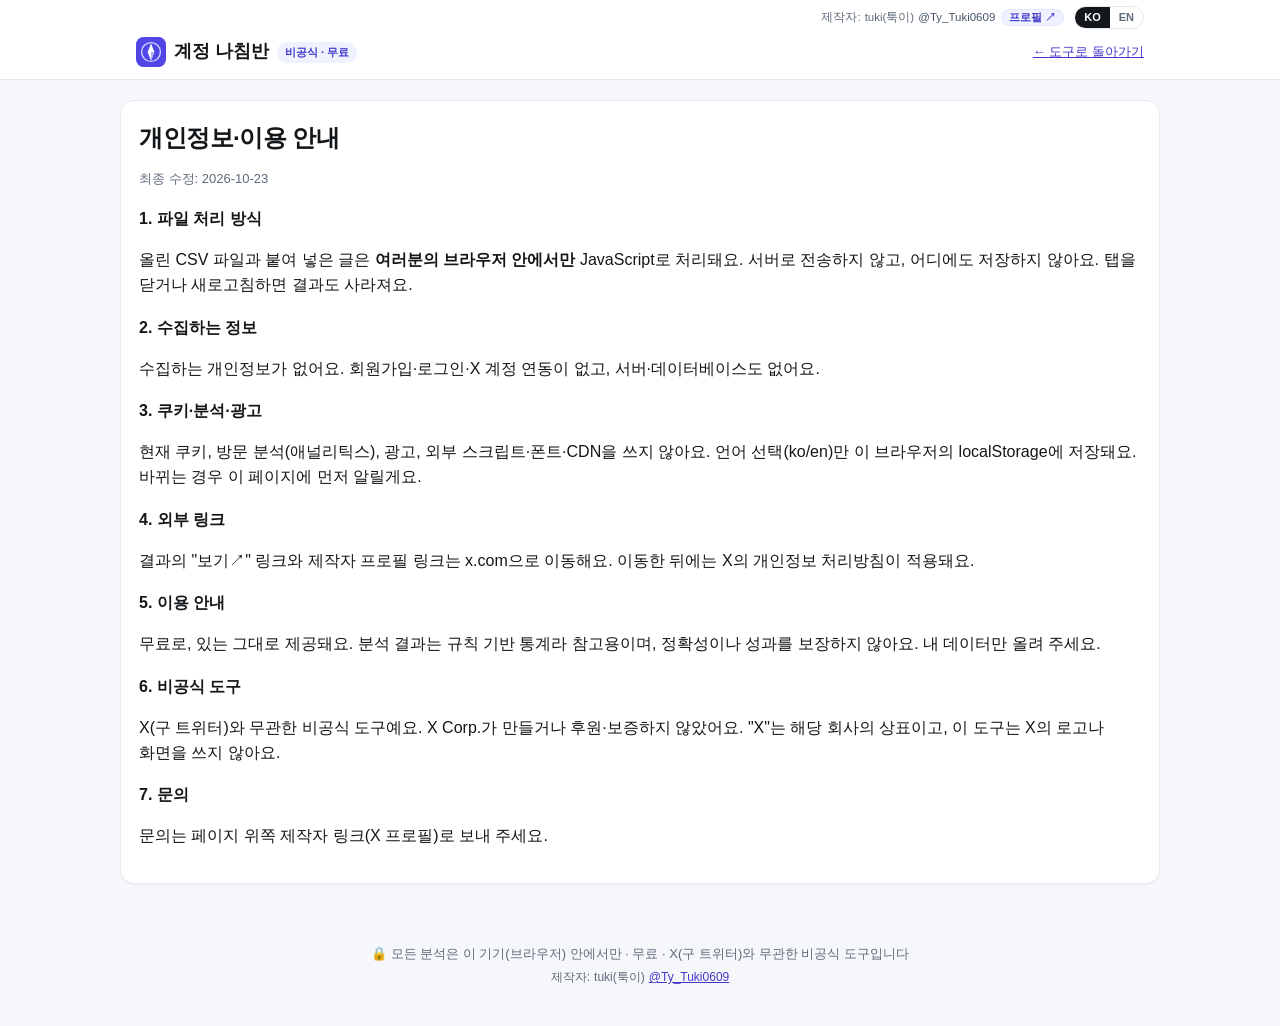
==== privacy.html @ ec32f2d4 "Publish Account Compass static site for GitHub Pages. Place the client-side site at the repository r" ====
<!doctype html>
<html lang="ko">
<head>
<meta charset="utf-8">
<meta name="viewport" content="width=device-width, initial-scale=1">
<title>개인정보·이용 안내 · 계정 나침반</title>
<meta name="description" content="계정 나침반 개인정보·이용 안내: 파일은 브라우저 안에서만 처리되며 업로드·저장되지 않아요.">
<link rel="icon" href="data:image/svg+xml,%3Csvg xmlns='http://www.w3.org/2000/svg' viewBox='0 0 32 32'%3E%3Crect width='32' height='32' rx='8' fill='%234f46e5'/%3E%3Cpath d='M16 6l4 10-4 10-4-10z' fill='%23fff'/%3E%3C/svg%3E">
<link rel="stylesheet" href="style.css">
</head>
<body data-page="privacy">
<header class="top">
  <div class="wrap">
    <div class="topbar">
      <span class="credit"><span data-i18n="credit.by">제작자:</span> tuki(툭이) <span class="handle">@Ty_Tuki0609</span>
        <a class="credit-btn" href="https://x.com/Ty_Tuki0609" target="_blank" rel="noopener" data-i18n="credit.btn" data-i18n-title="credit.title">프로필 ↗</a></span>
      <div class="lang" data-lang-toggle role="group" aria-label="Language"></div>
    </div>
    <div class="top-in">
      <a class="brand" href="index.html"><span class="logo" aria-hidden="true"><svg viewBox="0 0 32 32" width="30" height="30"><rect width="32" height="32" rx="8" fill="#4f46e5"/><circle cx="16" cy="16" r="10" fill="none" stroke="#c7d2fe" stroke-width="1.5"/><path d="M16 7l3.6 9L16 25l-3.6-9z" fill="#fff"/><path d="M16 16h3.6L16 25z" fill="#a5b4fc"/></svg></span>
        <span data-i18n="brand.name">계정 나침반</span> <span class="tag" data-i18n="brand.tag">비공식 · 무료</span></a>
      <a class="small" href="index.html" data-i18n="privacy.back">← 도구로 돌아가기</a>
    </div>
  </div>
</header>
<main class="wrap panel active">
  <div class="card prose">
    <h1 data-i18n="privacy.h1"></h1>
    <p class="muted small" data-i18n="privacy.updated"></p>
    <h3 data-i18n="privacy.s1.h"></h3><p data-i18n-html="privacy.s1.p"></p>
    <h3 data-i18n="privacy.s2.h"></h3><p data-i18n-html="privacy.s2.p"></p>
    <h3 data-i18n="privacy.s3.h"></h3><p data-i18n-html="privacy.s3.p"></p>
    <h3 data-i18n="privacy.s4.h"></h3><p data-i18n-html="privacy.s4.p"></p>
    <h3 data-i18n="privacy.s5.h"></h3><p data-i18n-html="privacy.s5.p"></p>
    <h3 data-i18n="privacy.s6.h"></h3><p data-i18n-html="privacy.s6.p"></p>
    <h3 data-i18n="privacy.s7.h"></h3><p data-i18n-html="privacy.s7.p"></p>
  </div>
</main>
<footer class="wrap foot muted small">
  <div><span data-i18n="footer.local"></span> · <span data-i18n="notice.unofficial"></span></div>
  <div class="credit foot-credit"><span data-i18n="credit.by">제작자:</span> tuki(툭이) <a href="https://x.com/Ty_Tuki0609" target="_blank" rel="noopener">@Ty_Tuki0609</a></div>
</footer>
<script src="i18n.js"></script>
</body>
</html>
---- style.css ----
[hidden]{display:none!important}
:root{--bg:#f6f7fb;--card:#fff;--ink:#14171a;--muted:#5f6b7a;--line:#e6e9ef;--pri:#4f46e5;--pri2:#4338ca;--pri-soft:#eef2ff;--good:#17a34a;--bad:#e5484d;--warn:#f59e0b;--r:14px}
*{box-sizing:border-box}
html,body{margin:0;background:var(--bg);color:var(--ink);font-family:-apple-system,BlinkMacSystemFont,"Apple SD Gothic Neo","Pretendard","Noto Sans KR","Malgun Gothic","Segoe UI",sans-serif;line-height:1.55;-webkit-text-size-adjust:100%}
body{word-break:keep-all;overflow-wrap:anywhere}
a{color:var(--pri2)}
.wrap{max-width:1040px;margin:0 auto;padding:0 16px}
.mono{font-family:ui-monospace,SFMono-Regular,Menlo,Consolas,monospace;font-size:.92em;background:#f1f5f9;padding:0 4px;border-radius:4px}

/* 헤더 */
.top{position:sticky;top:0;z-index:10;background:rgba(255,255,255,.94);backdrop-filter:blur(8px);border-bottom:1px solid var(--line)}
.topbar{display:flex;justify-content:flex-end;align-items:center;gap:10px;padding-top:6px;font-size:11.5px;color:var(--muted)}
.credit{display:inline-flex;align-items:center;gap:4px;flex-wrap:wrap;line-height:1.3}
.credit .handle{color:#475569}
.credit-btn{display:inline-block;font-size:10.5px;font-weight:700;text-decoration:none;color:var(--pri2);background:var(--pri-soft);border:1px solid #dfe3ff;border-radius:99px;padding:1px 7px;margin-left:2px}
.credit-btn:hover{background:#e0e7ff}
.lang{display:inline-flex;border:1px solid var(--line);border-radius:99px;overflow:hidden;background:#fff}
.lang button{border:0;background:transparent;font:inherit;font-size:11px;font-weight:700;color:var(--muted);padding:2px 9px;cursor:pointer}
.lang button.on{background:var(--ink);color:#fff}
.top-in{display:flex;align-items:center;justify-content:space-between;gap:12px;min-height:50px;flex-wrap:wrap;padding-bottom:4px}
.brand{font-weight:800;font-size:18px;display:flex;align-items:center;gap:8px;color:var(--ink);text-decoration:none}
.logo{display:inline-grid;place-items:center;width:30px;height:30px}
.logo svg{display:block}
.tag{font-size:11px;font-weight:700;background:var(--pri-soft);color:var(--pri2);padding:2px 8px;border-radius:99px}
.tabs{display:flex;gap:4px}
.tab{border:0;background:transparent;padding:8px 12px;border-radius:99px;font:inherit;font-weight:600;color:var(--muted);cursor:pointer}
.tab.active{background:var(--ink);color:#fff}
.panel{display:none;padding:20px 0 40px}.panel.active{display:block}

.card{background:var(--card);border:1px solid var(--line);border-radius:var(--r);padding:18px;box-shadow:0 1px 2px rgba(0,0,0,.03)}
h1{font-size:24px;margin:0 0 6px;letter-spacing:-.02em}
h2{font-size:19px;margin:30px 0 10px;letter-spacing:-.01em}
h3{font-size:16px;margin:0 0 8px}
.muted{color:var(--muted)}.small{font-size:13px}
.row{display:flex;align-items:center}.gap{gap:12px}.wrap-row{flex-wrap:wrap;margin-bottom:8px}
.drop{margin:16px 0 12px;border:2px dashed #c7d2fe;border-radius:var(--r);padding:26px 16px;text-align:center;background:#f7f7ff;cursor:pointer;transition:.15s}
.drop:hover,.drop.over{background:var(--pri-soft);border-color:var(--pri)}
.drop-ic{font-size:30px}
.unofficial{margin:6px 0 0}
.btn{border:0;background:var(--pri);color:#fff;font:inherit;font-weight:700;padding:10px 16px;border-radius:99px;cursor:pointer}
.btn:hover{background:var(--pri2)}
.btn.ghost{background:#fff;color:var(--ink);border:1px solid var(--line)}
.btn.ghost:hover{background:#f1f3f7}
.alert{margin-top:12px;background:#fff1f1;border:1px solid #ffd0d0;color:#9b1c1c;padding:12px;border-radius:10px;font-size:14px;white-space:pre-wrap}
.banner{background:#fff8e6;border:1px solid #fde3a7;padding:10px 14px;border-radius:10px;margin:18px 0 6px;font-size:14px}
.banner.info{background:#f3f4ff;border-color:#dfe3ff}
.col-info .hint,.hint{color:#94a3b8}
.kpis{display:grid;grid-template-columns:repeat(auto-fit,minmax(150px,1fr));gap:10px}
.kpi{background:var(--card);border:1px solid var(--line);border-radius:var(--r);padding:14px}
.kpi .k{font-size:12.5px;color:var(--muted)}.kpi .v{font-size:24px;font-weight:800;letter-spacing:-.02em}.kpi .s{font-size:12px;color:var(--muted)}
.cards2{display:grid;grid-template-columns:repeat(auto-fit,minmax(300px,1fr));gap:12px}
.cards3{display:grid;grid-template-columns:repeat(auto-fit,minmax(240px,1fr));gap:12px}
.sug{border-left:4px solid var(--pri)}.sug .t{font-weight:700;margin-bottom:4px}.sug p{margin:0;font-size:14px}
.ser .n{font-size:12px;color:var(--pri2);font-weight:700}.ser .t{font-weight:800;margin:2px 0 6px}.ser p{margin:0;font-size:13.5px}
.tbl-wrap{overflow-x:auto;background:var(--card);border:1px solid var(--line);border-radius:var(--r)}
.tbl{width:100%;border-collapse:collapse;font-size:14px;min-width:560px}
.tbl th,.tbl td{padding:9px 12px;border-bottom:1px solid var(--line);text-align:right;white-space:nowrap}
.tbl th:first-child,.tbl td:first-child{text-align:left}
.tbl th{background:#fafbfd;font-size:12.5px;color:var(--muted);font-weight:700}
.tbl tr:last-child td{border-bottom:0}
.hi{color:var(--good);font-weight:800}.lo{color:var(--bad);font-weight:700}
.chip{display:inline-block;font-size:11.5px;font-weight:700;padding:1px 8px;border-radius:99px;background:#eef2f7;color:#3b4a5a;margin-right:4px}
.chart{background:var(--card);border:1px solid var(--line);border-radius:var(--r);padding:12px;margin:10px 0;overflow-x:auto}
.chart svg{display:block;max-width:100%;height:auto}
.posts{margin:0;padding-left:20px}.posts li{margin:0 0 10px;font-size:14px}
.posts .txt{display:-webkit-box;-webkit-line-clamp:2;-webkit-box-orient:vertical;overflow:hidden;white-space:pre-line}
.posts .meta{font-size:12px;color:var(--muted)}
.heat-wrap{overflow-x:auto;background:var(--card);border:1px solid var(--line);border-radius:var(--r);padding:12px}
.heat{display:grid;grid-template-columns:34px repeat(24,minmax(22px,1fr));gap:3px;min-width:640px;font-size:11px}
.heat .c{aspect-ratio:1;border-radius:4px;background:#f0f2f6;display:grid;place-items:center;font-size:10px;color:#fff}
.heat .h{text-align:center;color:var(--muted)}.heat .d{color:var(--muted);display:flex;align-items:center}
.legend{display:flex;align-items:center;gap:6px;margin-top:8px;font-size:12px;color:var(--muted);flex-wrap:wrap}
.legend i{display:inline-block;width:18px;height:10px;border-radius:3px}
select,input,textarea{font:inherit;border:1px solid var(--line);border-radius:10px;padding:8px 10px;background:#fff;color:var(--ink)}
textarea{width:100%;resize:vertical;min-height:150px}
.lbl{display:flex;flex-direction:column;gap:4px;font-size:13px;font-weight:600;margin-top:10px}
.lbl input{width:100%}
.grid3{display:grid;grid-template-columns:repeat(auto-fit,minmax(180px,1fr));gap:10px}
.counter{text-align:right;margin-top:4px}
.opt{margin:14px 0}.opt summary{cursor:pointer;font-size:14px;color:var(--pri2);font-weight:600}
.score{display:flex;align-items:center;gap:18px;flex-wrap:wrap}
.ring{width:110px;height:110px}
.grade{font-size:20px;font-weight:800}
.checks{list-style:none;padding:0;margin:14px 0 0}
.checks li{display:grid;grid-template-columns:28px 1fr auto;gap:8px;padding:10px 0;border-top:1px solid var(--line);font-size:14px}
.checks .pt{font-weight:700;color:var(--muted)}
.checks .fix{grid-column:2/4;font-size:13px;color:#334155;background:#f6f8fb;border-radius:8px;padding:8px 10px}
.prose ol,.prose ul{padding-left:20px}.prose li{margin:4px 0}.prose h3{margin-top:18px}
.note{background:#f7f7ff;border:1px solid #e0e3fb;border-radius:10px;padding:10px 12px;margin:10px 0;font-size:14px}
.foot{padding:20px 16px 40px;text-align:center;display:grid;gap:6px}
.foot-credit{justify-content:center;font-size:12px}
.foot-note{margin-top:20px}
#d-result{margin-top:14px}

/* 사용법 그림 */
.paths{display:grid;grid-template-columns:repeat(auto-fit,minmax(220px,1fr));gap:10px;margin-top:10px}
.path{display:flex;flex-direction:column;gap:2px;padding:12px 14px;border:1px solid var(--line);border-radius:12px;text-decoration:none;color:var(--ink);background:#fafbff}
.path:hover{border-color:var(--pri)}
.ill-note{font-size:12.5px;color:var(--muted);margin:-4px 0 10px}
.steps{list-style:none;padding:0;margin:0;display:grid;grid-template-columns:repeat(auto-fit,minmax(220px,1fr));gap:12px}
.step{position:relative;padding:14px}
.step h3{margin:10px 0 4px;font-size:15px}.step p{margin:0;color:#334155}
.step-n{position:absolute;top:8px;left:8px;width:24px;height:24px;border-radius:50%;background:var(--pri);color:#fff;font-weight:800;font-size:13px;display:grid;place-items:center;z-index:1}
.ill{display:block;width:100%;height:auto;border-radius:10px;background:#f8fafc}

@media (max-width:640px){
  h1{font-size:20px}.tabs{width:100%;justify-content:space-between}.tab{flex:1;padding:8px 4px;font-size:13.5px}
  .top-in{padding:2px 0 6px;min-height:0;gap:6px}.brand{font-size:16px}.kpi .v{font-size:20px}.card{padding:14px}
  .topbar{font-size:10.5px;gap:6px}.credit-btn{font-size:10px;padding:0 6px}
  .steps{grid-template-columns:1fr 1fr}.step{padding:10px}.step h3{font-size:14px}
}
@media (max-width:420px){.steps{grid-template-columns:1fr}}
h2,#results,#overview{scroll-margin-top:96px}

#reply-box{display:grid;gap:6px;margin-top:10px}.tgl{display:flex;gap:8px;align-items:flex-start;cursor:pointer;font-weight:600;flex-wrap:wrap}.tgl input{margin-top:3px;width:18px;height:18px}
.tgl .muted{flex-basis:100%;font-weight:400;padding-left:26px}
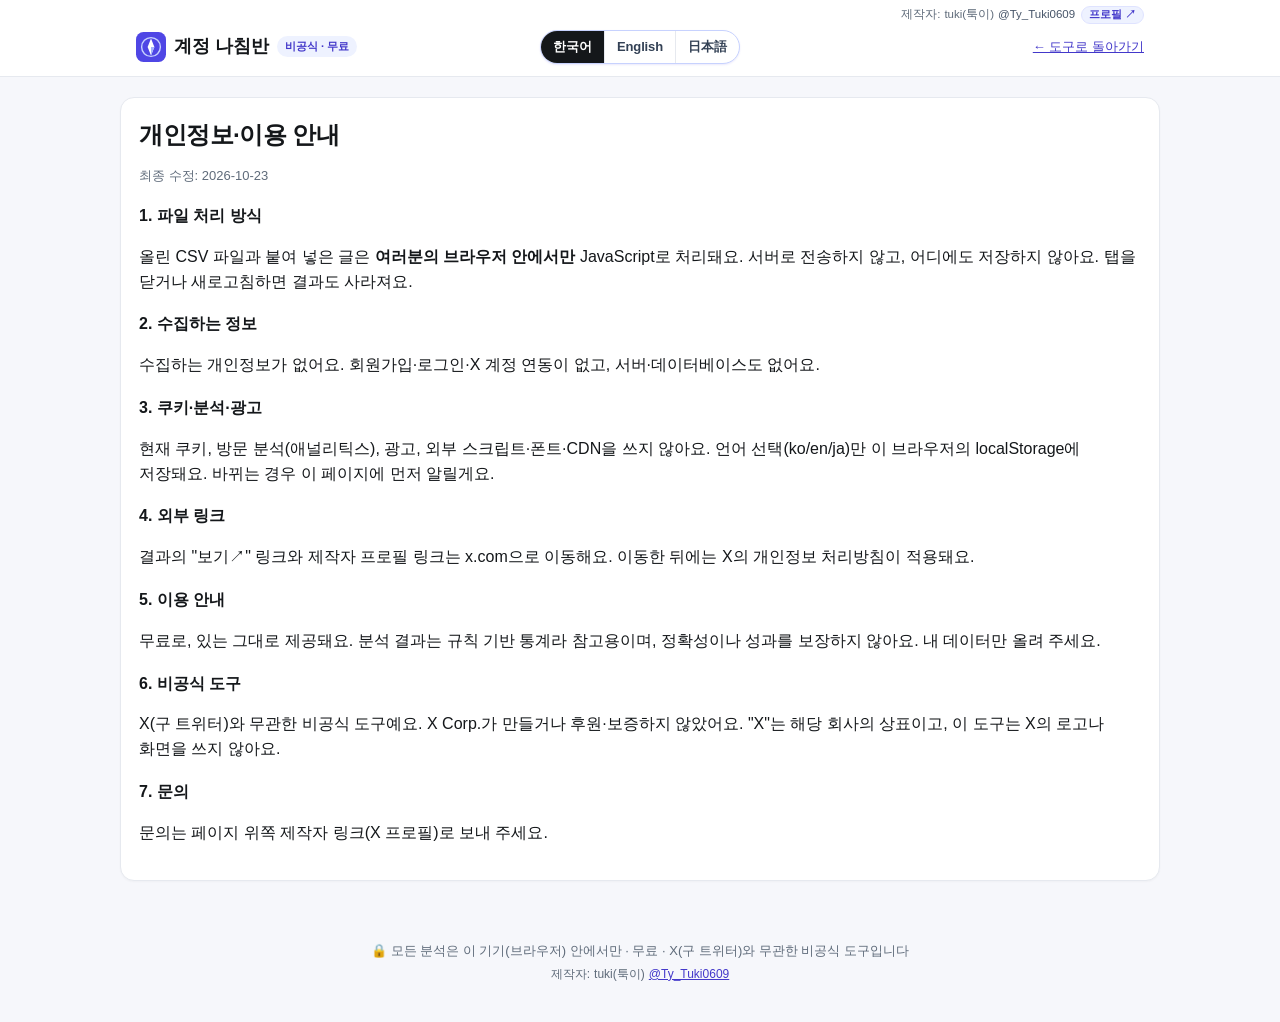
==== commit f683c319: "Add Japanese and keep the creator credit fully visible. Put a 한국어 / English / 日本語 control in the cen" ====
--- a/privacy.html
+++ b/privacy.html
@@ -14,12 +14,12 @@
     <div class="topbar">
       <span class="credit"><span data-i18n="credit.by">제작자:</span> tuki(툭이) <span class="handle">@Ty_Tuki0609</span>
         <a class="credit-btn" href="https://x.com/Ty_Tuki0609" target="_blank" rel="noopener" data-i18n="credit.btn" data-i18n-title="credit.title">프로필 ↗</a></span>
-      <div class="lang" data-lang-toggle role="group" aria-label="Language"></div>
     </div>
     <div class="top-in">
       <a class="brand" href="index.html"><span class="logo" aria-hidden="true"><svg viewBox="0 0 32 32" width="30" height="30"><rect width="32" height="32" rx="8" fill="#4f46e5"/><circle cx="16" cy="16" r="10" fill="none" stroke="#c7d2fe" stroke-width="1.5"/><path d="M16 7l3.6 9L16 25l-3.6-9z" fill="#fff"/><path d="M16 16h3.6L16 25z" fill="#a5b4fc"/></svg></span>
         <span data-i18n="brand.name">계정 나침반</span> <span class="tag" data-i18n="brand.tag">비공식 · 무료</span></a>
-      <a class="small" href="index.html" data-i18n="privacy.back">← 도구로 돌아가기</a>
+      <div class="lang" data-lang-toggle role="group" aria-label="Language"></div>
+      <a class="small back-link" href="index.html" data-i18n="privacy.back">← 도구로 돌아가기</a>
     </div>
   </div>
 </header>
--- a/style.css
+++ b/style.css
@@ -1,23 +1,29 @@
 [hidden]{display:none!important}
 :root{--bg:#f6f7fb;--card:#fff;--ink:#14171a;--muted:#5f6b7a;--line:#e6e9ef;--pri:#4f46e5;--pri2:#4338ca;--pri-soft:#eef2ff;--good:#17a34a;--bad:#e5484d;--warn:#f59e0b;--r:14px}
 *{box-sizing:border-box}
-html,body{margin:0;background:var(--bg);color:var(--ink);font-family:-apple-system,BlinkMacSystemFont,"Apple SD Gothic Neo","Pretendard","Noto Sans KR","Malgun Gothic","Segoe UI",sans-serif;line-height:1.55;-webkit-text-size-adjust:100%}
+html,body{margin:0;background:var(--bg);color:var(--ink);font-family:-apple-system,BlinkMacSystemFont,"Apple SD Gothic Neo","Pretendard","Noto Sans KR","Malgun Gothic","Hiragino Sans","Hiragino Kaku Gothic ProN","Yu Gothic","YuGothic","Meiryo","Noto Sans JP","Noto Sans CJK JP","Segoe UI",sans-serif;line-height:1.55;-webkit-text-size-adjust:100%}
 body{word-break:keep-all;overflow-wrap:anywhere}
 a{color:var(--pri2)}
 .wrap{max-width:1040px;margin:0 auto;padding:0 16px}
 .mono{font-family:ui-monospace,SFMono-Regular,Menlo,Consolas,monospace;font-size:.92em;background:#f1f5f9;padding:0 4px;border-radius:4px}
 
-/* 헤더 */
+/* 헤더: 위쪽 작은 제작자 표시, 본줄은 로고 | 언어 | 탭 */
 .top{position:sticky;top:0;z-index:10;background:rgba(255,255,255,.94);backdrop-filter:blur(8px);border-bottom:1px solid var(--line)}
-.topbar{display:flex;justify-content:flex-end;align-items:center;gap:10px;padding-top:6px;font-size:11.5px;color:var(--muted)}
-.credit{display:inline-flex;align-items:center;gap:4px;flex-wrap:wrap;line-height:1.3}
+.topbar{display:flex;justify-content:flex-end;align-items:flex-start;gap:8px;padding-top:6px;font-size:11.5px;color:var(--muted);max-width:100%;min-width:0}
+.credit{display:inline-flex;align-items:center;justify-content:flex-end;gap:4px;flex-wrap:wrap;line-height:1.3;max-width:100%;min-width:0}
 .credit .handle{color:#475569}
-.credit-btn{display:inline-block;font-size:10.5px;font-weight:700;text-decoration:none;color:var(--pri2);background:var(--pri-soft);border:1px solid #dfe3ff;border-radius:99px;padding:1px 7px;margin-left:2px}
+.credit-btn{display:inline-block;font-size:10.5px;font-weight:700;text-decoration:none;color:var(--pri2);background:var(--pri-soft);border:1px solid #dfe3ff;border-radius:99px;padding:1px 7px;margin-left:2px;white-space:nowrap}
 .credit-btn:hover{background:#e0e7ff}
-.lang{display:inline-flex;border:1px solid var(--line);border-radius:99px;overflow:hidden;background:#fff}
-.lang button{border:0;background:transparent;font:inherit;font-size:11px;font-weight:700;color:var(--muted);padding:2px 9px;cursor:pointer}
+.lang{display:inline-flex;border:1px solid #c7d2fe;border-radius:99px;overflow:hidden;background:#fff;box-shadow:0 1px 2px rgba(79,70,229,.12);flex:0 1 auto;max-width:100%}
+.lang button{border:0;background:transparent;font:inherit;font-size:13px;font-weight:800;color:#334155;padding:6px 12px;cursor:pointer;white-space:nowrap;letter-spacing:-.01em}
+.lang button+button{border-left:1px solid var(--line)}
 .lang button.on{background:var(--ink);color:#fff}
-.top-in{display:flex;align-items:center;justify-content:space-between;gap:12px;min-height:50px;flex-wrap:wrap;padding-bottom:4px}
+.lang button:hover:not(.on){background:#eef2ff}
+.top-in{display:grid;grid-template-columns:minmax(0,1fr) auto minmax(0,1fr);align-items:center;column-gap:12px;row-gap:6px;min-height:52px;padding:2px 0 8px}
+.brand{justify-self:start;min-width:0}
+.top-in>.lang{justify-self:center}
+.tabs{justify-self:end;min-width:0}
+.back-link{justify-self:end;white-space:nowrap}
 .brand{font-weight:800;font-size:18px;display:flex;align-items:center;gap:8px;color:var(--ink);text-decoration:none}
 .logo{display:inline-grid;place-items:center;width:30px;height:30px}
 .logo svg{display:block}
@@ -103,10 +109,18 @@
 .step-n{position:absolute;top:8px;left:8px;width:24px;height:24px;border-radius:50%;background:var(--pri);color:#fff;font-weight:800;font-size:13px;display:grid;place-items:center;z-index:1}
 .ill{display:block;width:100%;height:auto;border-radius:10px;background:#f8fafc}
 
+@media (max-width:980px){
+  .top-in{display:flex;flex-wrap:wrap;align-items:center;justify-content:space-between;min-height:0;gap:6px 8px}
+  .brand{flex:1 1 auto}
+  .top-in>.lang{order:3;flex:1 1 100%;justify-content:center}
+  .tabs{order:4;width:100%;justify-content:space-between}
+  .back-link{order:2;margin-left:auto}
+}
 @media (max-width:640px){
   h1{font-size:20px}.tabs{width:100%;justify-content:space-between}.tab{flex:1;padding:8px 4px;font-size:13.5px}
   .top-in{padding:2px 0 6px;min-height:0;gap:6px}.brand{font-size:16px}.kpi .v{font-size:20px}.card{padding:14px}
   .topbar{font-size:10.5px;gap:6px}.credit-btn{font-size:10px;padding:0 6px}
+  .lang button{font-size:12.5px;padding:5px 10px}
   .steps{grid-template-columns:1fr 1fr}.step{padding:10px}.step h3{font-size:14px}
 }
 @media (max-width:420px){.steps{grid-template-columns:1fr}}
